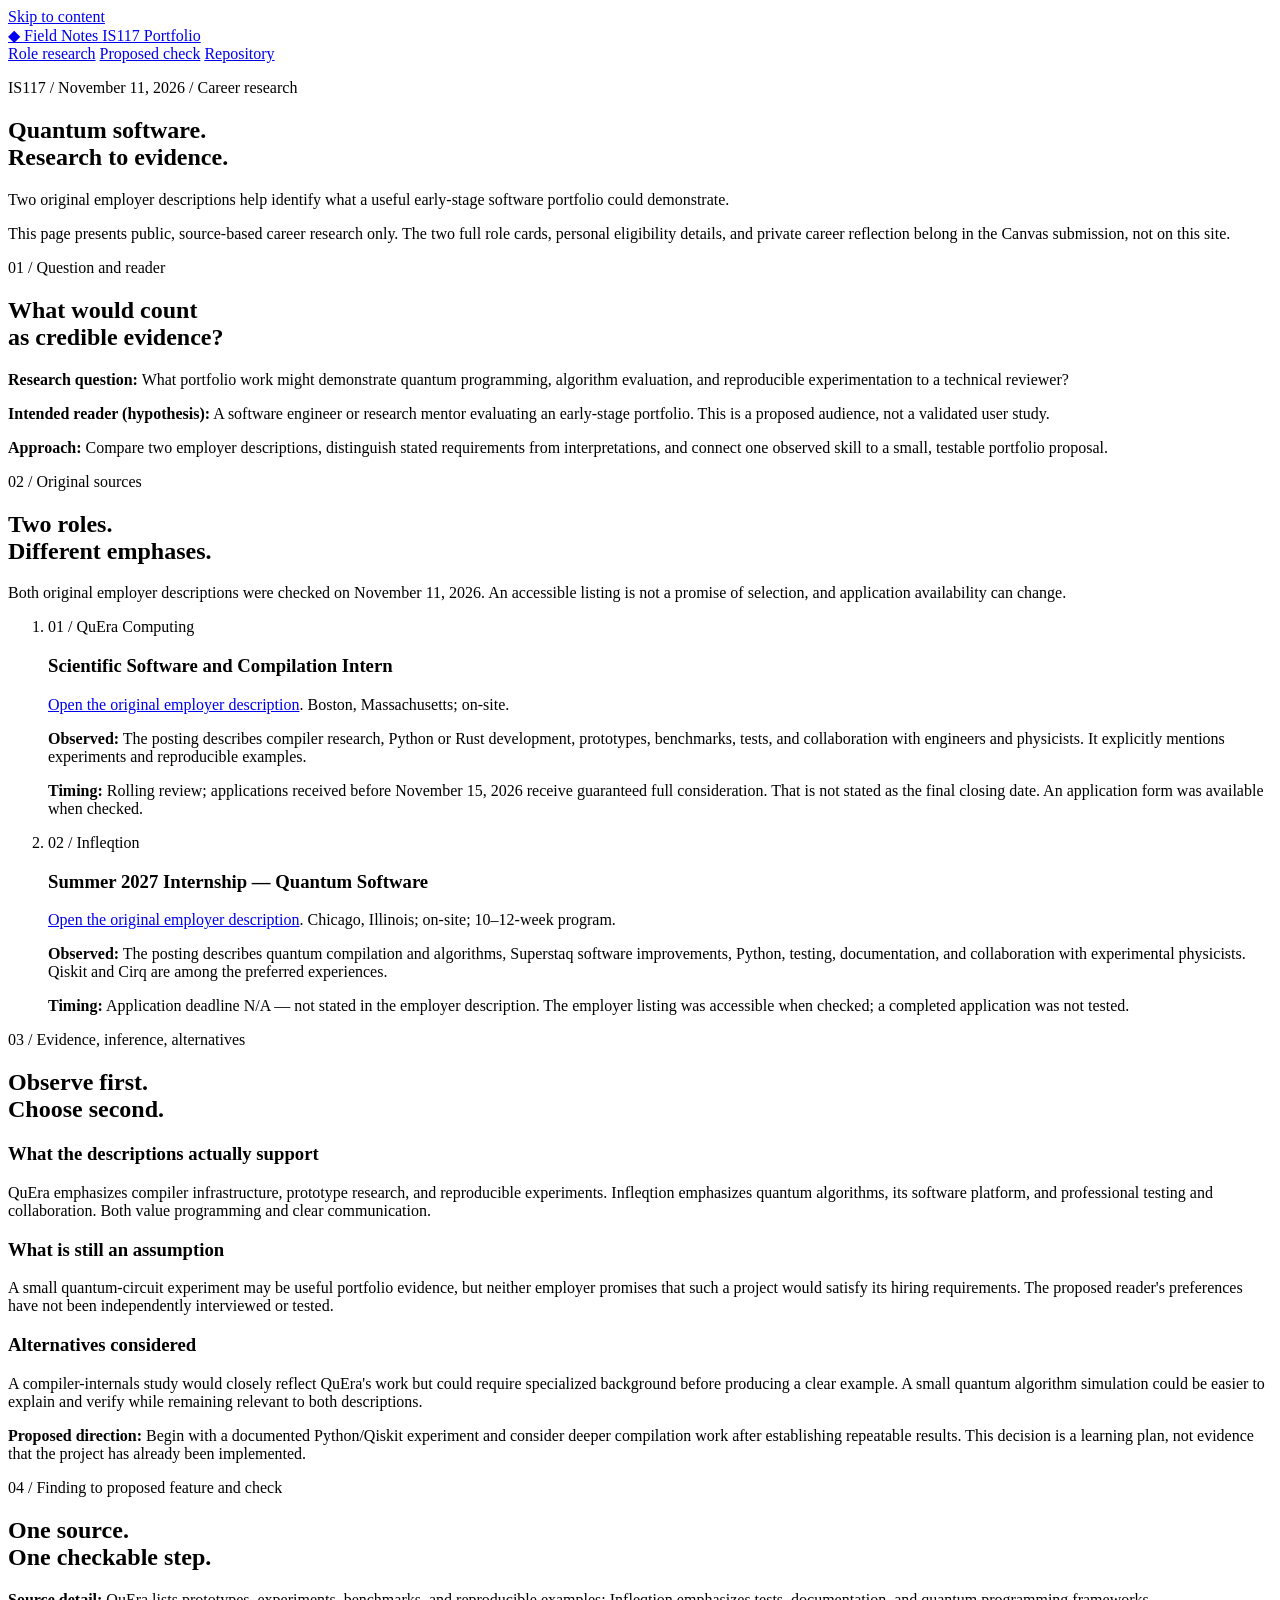
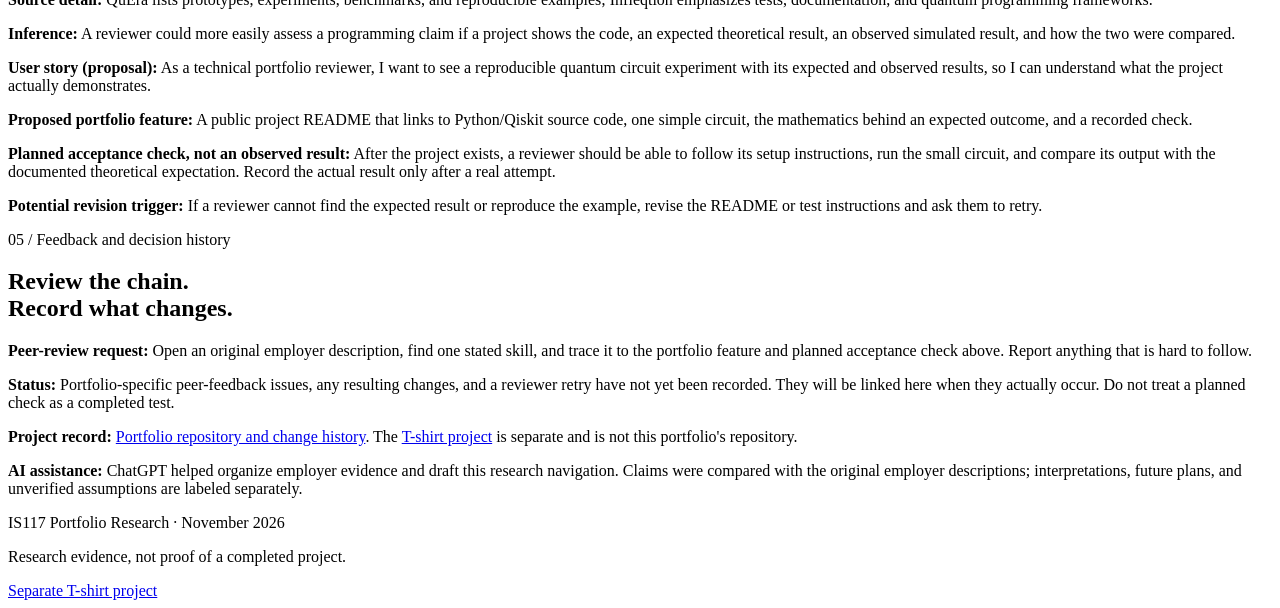
==== index.html @ b6ead37c "Add standalone public quantum software career research page" ====
<!doctype html>
<html lang="en">
  <head>
    <meta charset="utf-8" />
    <meta name="viewport" content="width=device-width, initial-scale=1" />
    <meta
      name="description"
      content="IS117 career research: evidence from two quantum software internship descriptions, a proposed portfolio direction, and a planned verification check."
    />
    <title>Quantum Software Career Research — IS117</title>
    <link rel="icon" href="data:," />
    <link rel="stylesheet" href="styles.css" />
  </head>
  <body>
    <a class="skip-link" href="#main">Skip to content</a>
    <header class="site-header wrap">
      <a class="brand-link" href="index.html" aria-label="Career research home">
        <span class="brand-mark" aria-hidden="true">◆</span>
        <span>Field Notes <span class="brand-sub">IS117 Portfolio</span></span>
      </a>
      <nav class="main-nav" aria-label="Main navigation">
        <a class="nav-link" href="#sources-title">Role research</a>
        <a class="nav-link" href="#check-title">Proposed check</a>
        <a class="nav-link" href="https://github.com/cocv22/is117-portfolio">Repository</a>
      </nav>
    </header>
    <main id="main" class="wrap">
      <section class="page-hero studio-hero" aria-labelledby="career-title">
        <p class="eyebrow">IS117 / November 11, 2026 / Career research</p>
        <h1 id="career-title">Quantum software.<br />Research to evidence.</h1>
        <p class="lead">
          Two original employer descriptions help identify what a useful
          early-stage software portfolio could demonstrate.
        </p>
        <p>
          This page presents public, source-based career research only. The two full role
          cards, personal eligibility details, and private career reflection
          belong in the Canvas submission, not on this site.
        </p>
      </section>
      <section class="studio-intro" aria-labelledby="question-title">
        <div>
          <p class="eyebrow">01 / Question and reader</p>
          <h2 id="question-title">What would count<br />as credible evidence?</h2>
        </div>
        <div>
          <p>
            <strong>Research question:</strong> What portfolio work might
            demonstrate quantum programming, algorithm evaluation, and
            reproducible experimentation to a technical reviewer?
          </p>
          <p>
            <strong>Intended reader (hypothesis):</strong> A software engineer or
            research mentor evaluating an early-stage portfolio. This is a
            proposed audience, not a validated user study.
          </p>
          <p>
            <strong>Approach:</strong> Compare two employer descriptions,
            distinguish stated requirements from interpretations, and connect
            one observed skill to a small, testable portfolio proposal.
          </p>
        </div>
      </section>
      <section class="path-section" aria-labelledby="sources-title">
        <div class="path-intro">
          <div>
            <p class="eyebrow">02 / Original sources</p>
            <h2 id="sources-title">Two roles.<br />Different emphases.</h2>
          </div>
          <p>
            Both original employer descriptions were checked on November 11,
            2026. An accessible listing is not a promise of selection, and
            application availability can change.
          </p>
        </div>
        <ol class="studio-path">
          <li>
            <span class="stage-number">01 / QuEra Computing</span>
            <h3>Scientific Software and Compilation Intern</h3>
            <p>
              <a
                href="https://job-boards.greenhouse.io/queracomputinginc/jobs/5435902008"
                >Open the original employer description</a
              >. Boston, Massachusetts; on-site.
            </p>
            <p>
              <strong>Observed:</strong> The posting describes compiler research,
              Python or Rust development, prototypes, benchmarks, tests, and
              collaboration with engineers and physicists. It explicitly
              mentions experiments and reproducible examples.
            </p>
            <p>
              <strong>Timing:</strong> Rolling review; applications received
              before November 15, 2026 receive guaranteed full consideration.
              That is not stated as the final closing date. An application form
              was available when checked.
            </p>
          </li>
          <li>
            <span class="stage-number">02 / Infleqtion</span>
            <h3>Summer 2027 Internship — Quantum Software</h3>
            <p>
              <a href="https://apply.workable.com/coldquanta/j/EB77DE8198"
                >Open the original employer description</a
              >. Chicago, Illinois; on-site; 10–12-week program.
            </p>
            <p>
              <strong>Observed:</strong> The posting describes quantum
              compilation and algorithms, Superstaq software improvements,
              Python, testing, documentation, and collaboration with
              experimental physicists. Qiskit and Cirq are among the preferred
              experiences.
            </p>
            <p>
              <strong>Timing:</strong> Application deadline N/A — not stated
              in the employer description. The employer listing was accessible
              when checked; a completed application was not tested.
            </p>
          </li>
        </ol>
      </section>
      <section class="studio-intro" aria-labelledby="comparison-title">
        <div>
          <p class="eyebrow">03 / Evidence, inference, alternatives</p>
          <h2 id="comparison-title">Observe first.<br />Choose second.</h2>
        </div>
        <div>
          <h3>What the descriptions actually support</h3>
          <p>
            QuEra emphasizes compiler infrastructure, prototype research, and
            reproducible experiments. Infleqtion emphasizes quantum algorithms,
            its software platform, and professional testing and collaboration.
            Both value programming and clear communication.
          </p>
          <h3>What is still an assumption</h3>
          <p>
            A small quantum-circuit experiment may be useful portfolio evidence,
            but neither employer promises that such a project would satisfy its
            hiring requirements. The proposed reader's preferences have not
            been independently interviewed or tested.
          </p>
          <h3>Alternatives considered</h3>
          <p>
            A compiler-internals study would closely reflect QuEra's work but
            could require specialized background before producing a clear
            example. A small quantum algorithm simulation could be easier to
            explain and verify while remaining relevant to both descriptions.
          </p>
          <p>
            <strong>Proposed direction:</strong> Begin with a documented
            Python/Qiskit experiment and consider deeper compilation work
            after establishing repeatable results. This decision is a learning
            plan, not evidence that the project has already been implemented.
          </p>
        </div>
      </section>
      <section class="studio-intro" aria-labelledby="check-title">
        <div>
          <p class="eyebrow">04 / Finding to proposed feature and check</p>
          <h2 id="check-title">One source.<br />One checkable step.</h2>
        </div>
        <div>
          <p>
            <strong>Source detail:</strong> QuEra lists prototypes, experiments,
            benchmarks, and reproducible examples; Infleqtion emphasizes tests,
            documentation, and quantum programming frameworks.
          </p>
          <p>
            <strong>Inference:</strong> A reviewer could more easily assess a
            programming claim if a project shows the code, an expected
            theoretical result, an observed simulated result, and how the two
            were compared.
          </p>
          <p>
            <strong>User story (proposal):</strong> As a technical portfolio
            reviewer, I want to see a reproducible quantum circuit experiment
            with its expected and observed results, so I can understand what
            the project actually demonstrates.
          </p>
          <p>
            <strong>Proposed portfolio feature:</strong> A public project README
            that links to Python/Qiskit source code, one simple circuit,
            the mathematics behind an expected outcome, and a recorded check.
          </p>
          <p>
            <strong>Planned acceptance check, not an observed result:</strong>
            After the project exists, a reviewer should be able to follow its
            setup instructions, run the small circuit, and compare its output
            with the documented theoretical expectation. Record the actual
            result only after a real attempt.
          </p>
          <p>
            <strong>Potential revision trigger:</strong> If a reviewer cannot
            find the expected result or reproduce the example, revise the
            README or test instructions and ask them to retry.
          </p>
        </div>
      </section>
      <section class="studio-intro" aria-labelledby="review-title">
        <div>
          <p class="eyebrow">05 / Feedback and decision history</p>
          <h2 id="review-title">Review the chain.<br />Record what changes.</h2>
        </div>
        <div>
          <p>
            <strong>Peer-review request:</strong> Open an original employer
            description, find one stated skill, and trace it to the portfolio
            feature and planned acceptance check above. Report anything that
            is hard to follow.
          </p>
          <p>
            <strong>Status:</strong> Portfolio-specific peer-feedback issues,
            any resulting changes, and a reviewer retry have not yet been
            recorded. They will be linked here when they actually occur. Do not
            treat a planned check as a completed test.
          </p>
          <p>
            <strong>Project record:</strong>
            <a href="https://github.com/cocv22/is117-portfolio"
              >Portfolio repository and change history</a
            >. The <a href="https://github.com/cocv22/is117-brand-studio">T-shirt project</a>
            is separate and is not this portfolio's repository.
          </p>
          <p>
            <strong>AI assistance:</strong> ChatGPT helped organize employer
            evidence and draft this research navigation. Claims were compared
            with the original employer descriptions; interpretations, future
            plans, and unverified assumptions are labeled separately.
          </p>
        </div>
      </section>
    </main>
    <footer class="site-footer wrap">
      <p>IS117 Portfolio Research · November 2026</p>
      <p class="footer-tagline">Research evidence, not proof of a completed project.</p>
      <a href="https://github.com/cocv22/is117-brand-studio">Separate T-shirt project</a>
    </footer>
  </body>
</html>
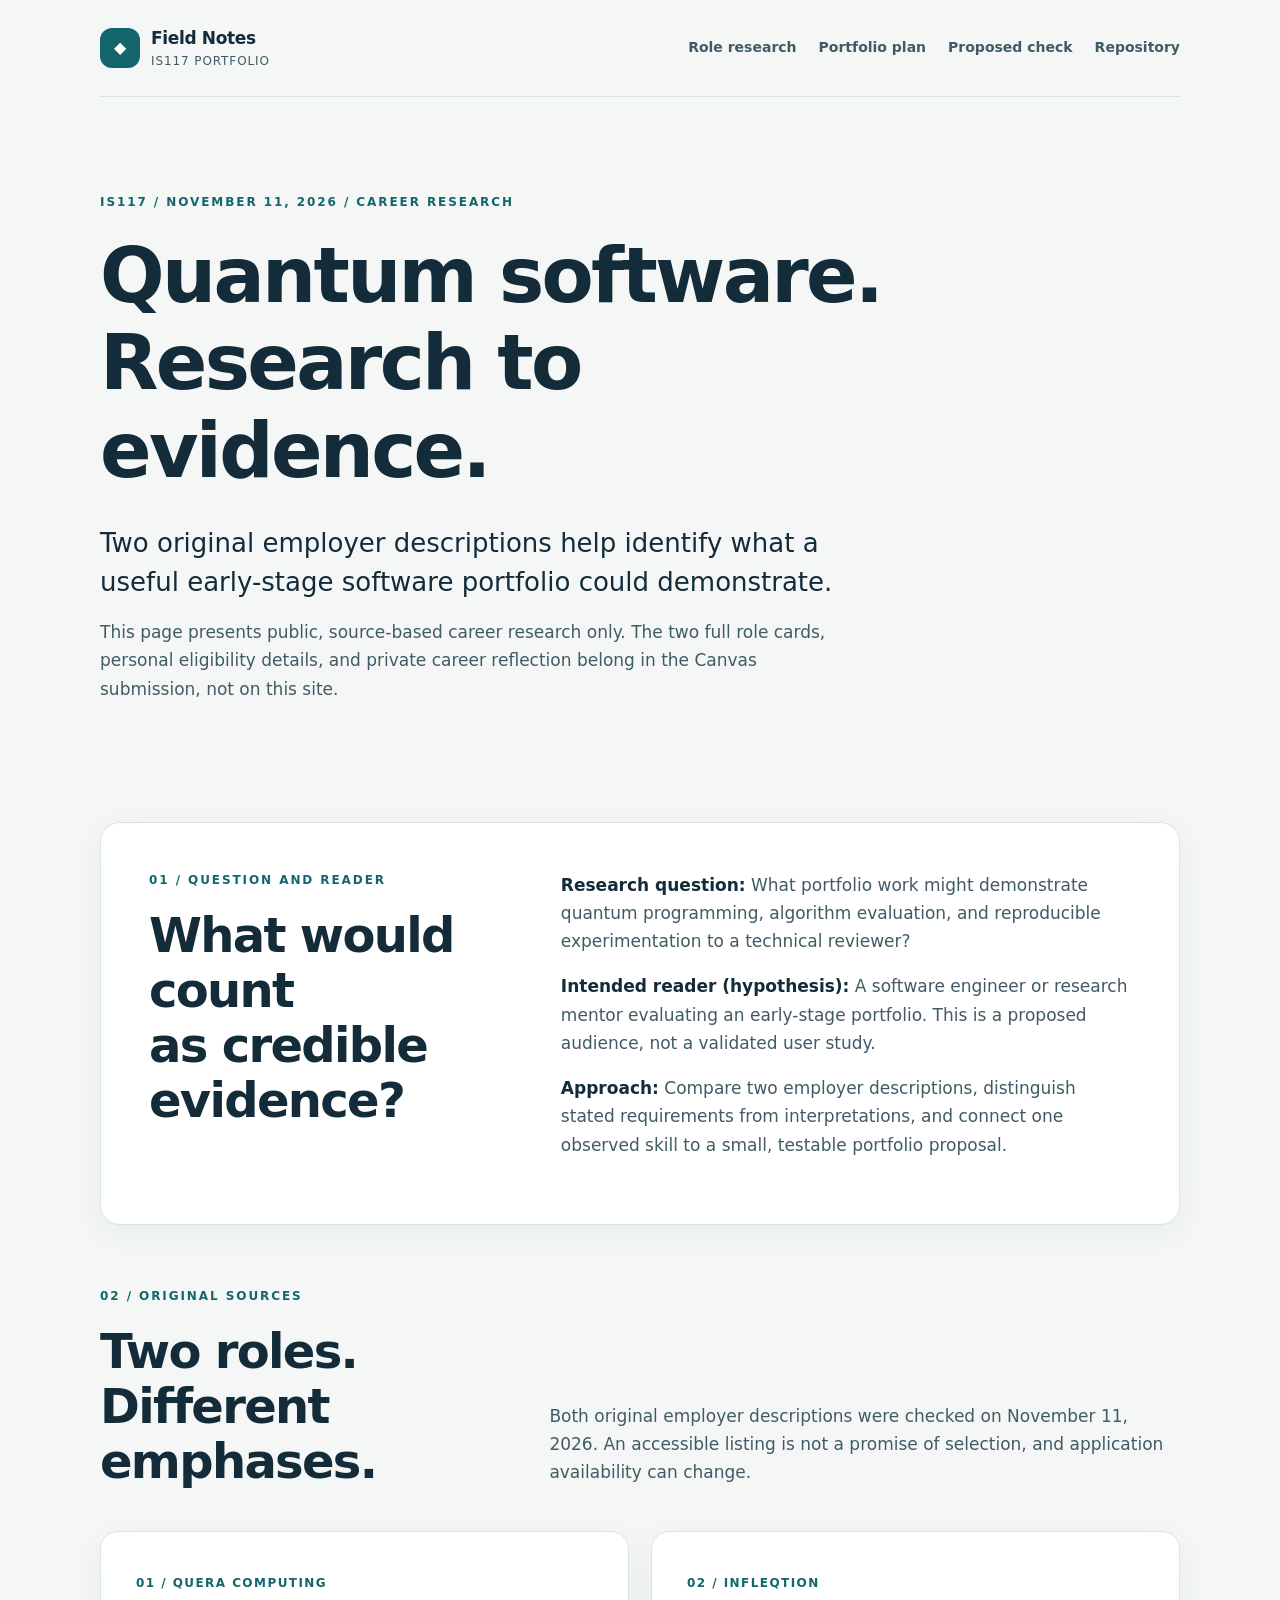
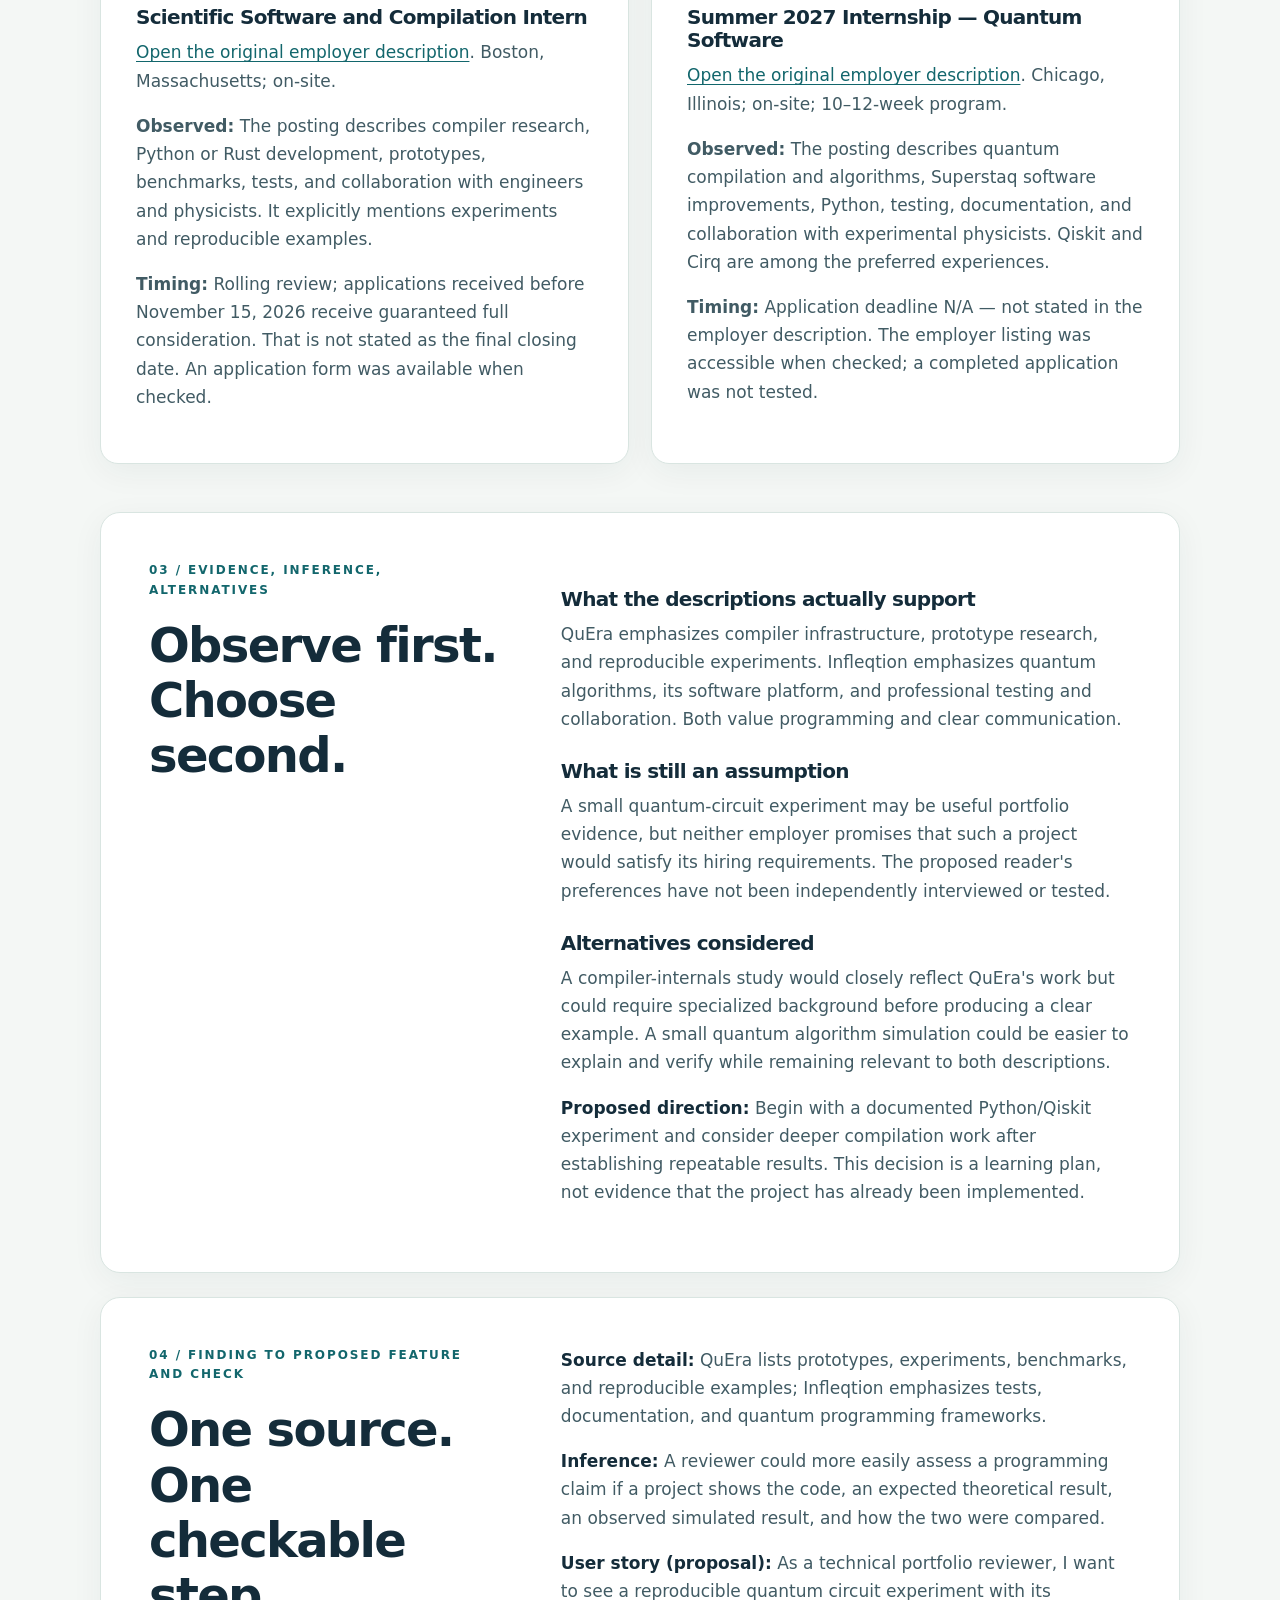
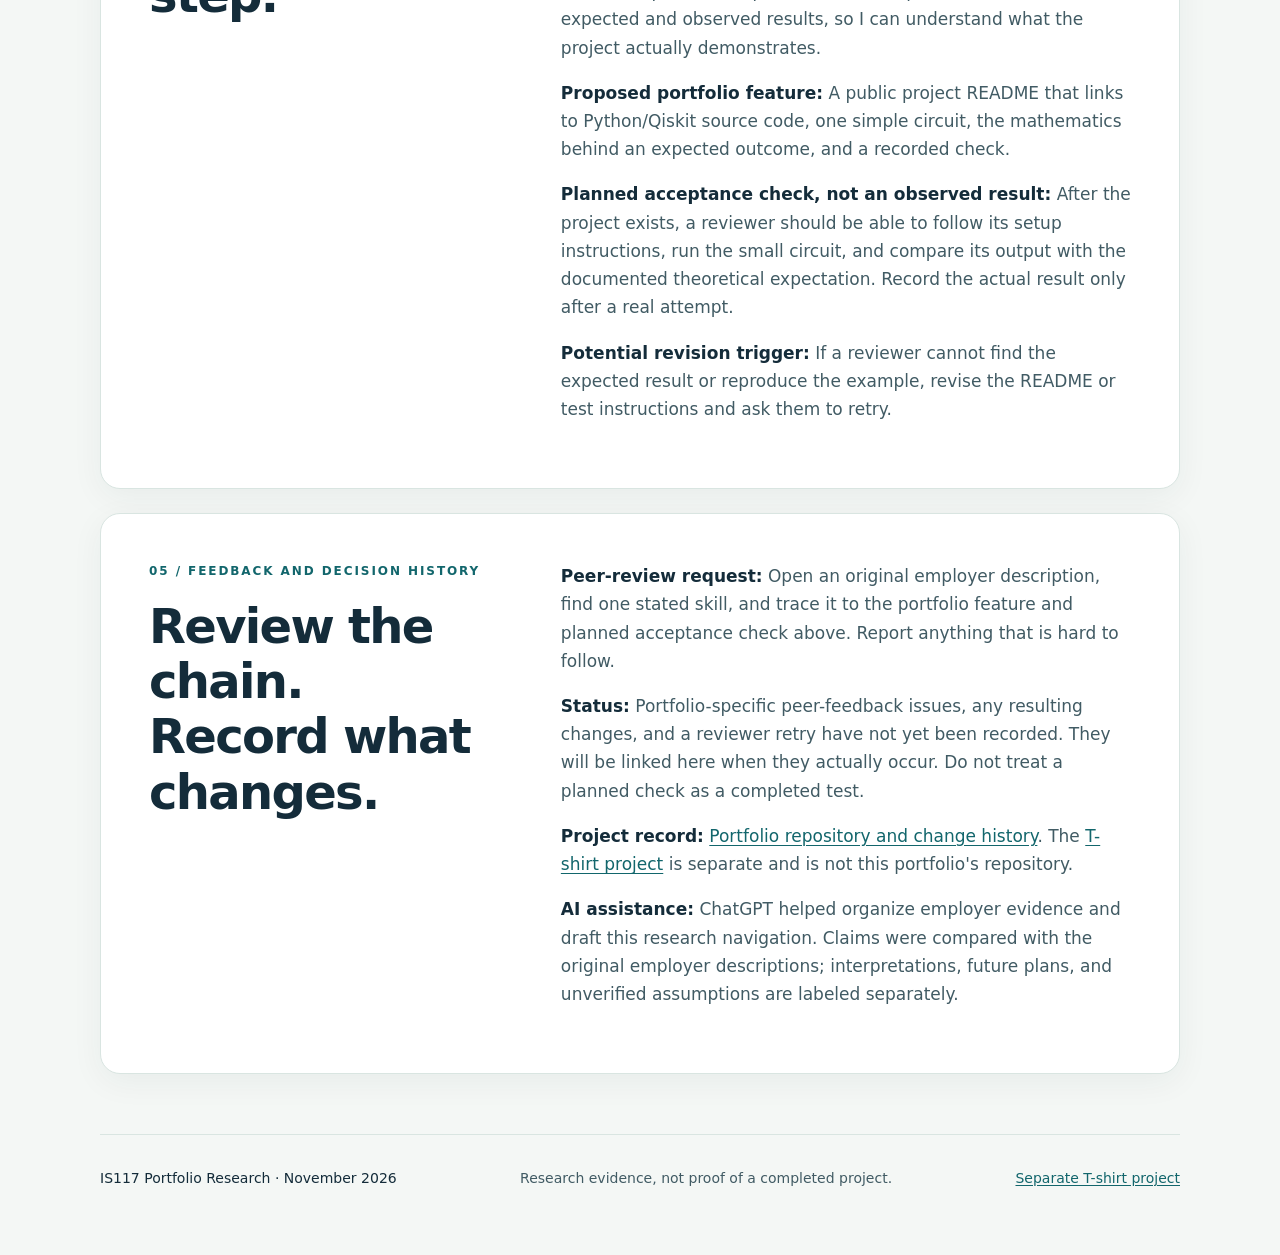
==== commit a99eaa4b: "Link approved Portfolio Plan from research navigation" ====
--- a/index.html
+++ b/index.html
@@ -20,6 +20,7 @@
       </a>
       <nav class="main-nav" aria-label="Main navigation">
         <a class="nav-link" href="#sources-title">Role research</a>
+        <a class="nav-link" href="plan.html">Portfolio plan</a>
         <a class="nav-link" href="#check-title">Proposed check</a>
         <a class="nav-link" href="https://github.com/cocv22/is117-portfolio">Repository</a>
       </nav>
--- a/styles.css
+++ b/styles.css
@@ -0,0 +1,77 @@
+:root {
+  color-scheme: light;
+  --ink: #142c3a;
+  --ink-soft: #415b64;
+  --wash: #f4f7f5;
+  --paper: #ffffff;
+  --accent: #12666c;
+  --border: #d9e5e1;
+  --teal-wash: #e4f0ee;
+  --shadow: 0 8px 32px rgba(22, 52, 60, 0.055);
+}
+* { box-sizing: border-box; }
+html { scroll-behavior: smooth; }
+body {
+  margin: 0; color: var(--ink); background: var(--wash);
+  font: 17px/1.66 ui-sans-serif, system-ui, -apple-system, BlinkMacSystemFont, "Segoe UI", sans-serif;
+  overflow-wrap: break-word;
+}
+a { color: var(--accent); text-underline-offset: 0.16em; }
+a:hover { color: #0b464a; }
+a:focus-visible { outline: 3px solid #f59e0b; outline-offset: 3px; }
+.wrap { width: min(1080px, calc(100% - 44px)); margin-inline: auto; }
+.skip-link {
+  position: absolute; left: 16px; top: -120px; z-index: 99;
+  padding: 8px 16px; background: var(--paper);
+}
+.skip-link:focus { top: 12px; }
+.site-header {
+  display: flex; align-items: center; justify-content: space-between; gap: 22px;
+  padding-block: 24px; border-bottom: 1px solid var(--border);
+}
+.brand-link { display: flex; align-items: center; gap: 11px; color: var(--ink); text-decoration: none; font-weight: 780; letter-spacing: -.02em; }
+.brand-mark { background: var(--accent); color: white; display: grid; place-items: center; border-radius: 12px; width: 40px; height: 40px; font-size: 16px; }
+.brand-sub { display: block; font-size: 12px; font-weight: 520; letter-spacing: .075em; text-transform: uppercase; color: var(--ink-soft); }
+.main-nav { display: flex; flex-wrap: wrap; gap: 9px 22px; }
+.nav-link { color: var(--ink-soft); font-size: 14px; font-weight: 650; text-decoration: none; }
+.nav-link:hover { color: var(--accent); text-decoration: underline; }
+.page-hero { padding: 96px 0 78px; max-width: 870px; }
+.eyebrow { font-size: 12px; color: var(--accent); font-weight: 790; text-transform: uppercase; letter-spacing: .16em; }
+h1, h2, h3 { line-height: 1.15; letter-spacing: -.035em; }
+h1 { font-size: clamp(44px, 6vw, 76px); margin: 19px 0 30px; }
+h2 { font-size: clamp(31px, 4vw, 48px); margin: 14px 0; }
+h3 { font-size: 20px; margin-top: 27px; margin-bottom: 9px; }
+.lead { font-size: clamp(20px, 2.5vw, 26px); line-height: 1.48; max-width: 740px; font-weight: 540; }
+p { margin: 0 0 17px; }
+.page-hero > p:last-child { color: var(--ink-soft); max-width: 760px; }
+.studio-intro {
+  display: grid; grid-template-columns: minmax(200px, .9fr) minmax(0, 1.45fr);
+  align-items: start; gap: 58px; background: var(--paper); border: 1px solid var(--border);
+  border-radius: 20px; box-shadow: var(--shadow); padding: 48px; margin: 24px 0;
+}
+.studio-intro > div:last-child p, .path-intro > p { color: var(--ink-soft); }
+.studio-intro strong { color: var(--ink); }
+.path-section { padding-block: 38px 24px; }
+.path-intro { display: grid; grid-template-columns: .9fr 1.45fr; gap: 58px; align-items: end; }
+.studio-path {
+  list-style: none; display: grid; grid-template-columns: 1fr 1fr; gap: 22px;
+  margin: 28px 0 0; padding: 0;
+}
+.studio-path li { background: var(--paper); padding: 35px; border: 1px solid var(--border); border-radius: 18px; box-shadow: var(--shadow); min-width: 0; }
+.studio-path h3 { margin-top: 11px; }
+.studio-path p { color: var(--ink-soft); }
+.stage-number { font-size: 12px; text-transform: uppercase; font-weight: 800; letter-spacing: .12em; color: var(--accent); }
+.site-footer { border-top: 1px solid var(--border); margin-top: 60px; padding: 32px 0 65px; display: flex; justify-content: space-between; align-items: baseline; flex-wrap: wrap; gap: 12px; font-size: 14px; }
+.site-footer p { margin: 0; }
+.footer-tagline { color: var(--ink-soft); }
+@media (max-width: 760px) {
+  .site-header { display: block; }
+  .main-nav { margin-top: 14px; }
+  .page-hero { padding-block: 62px 40px; }
+  .studio-intro, .path-intro { display: block; }
+  .studio-intro { padding: 25px; }
+  .studio-path { grid-template-columns: 1fr; }
+  .studio-path li { padding: 25px; }
+  .path-section { padding-top: 18px; }
+}
+@media (prefers-reduced-motion: reduce) { html { scroll-behavior: auto; } }
